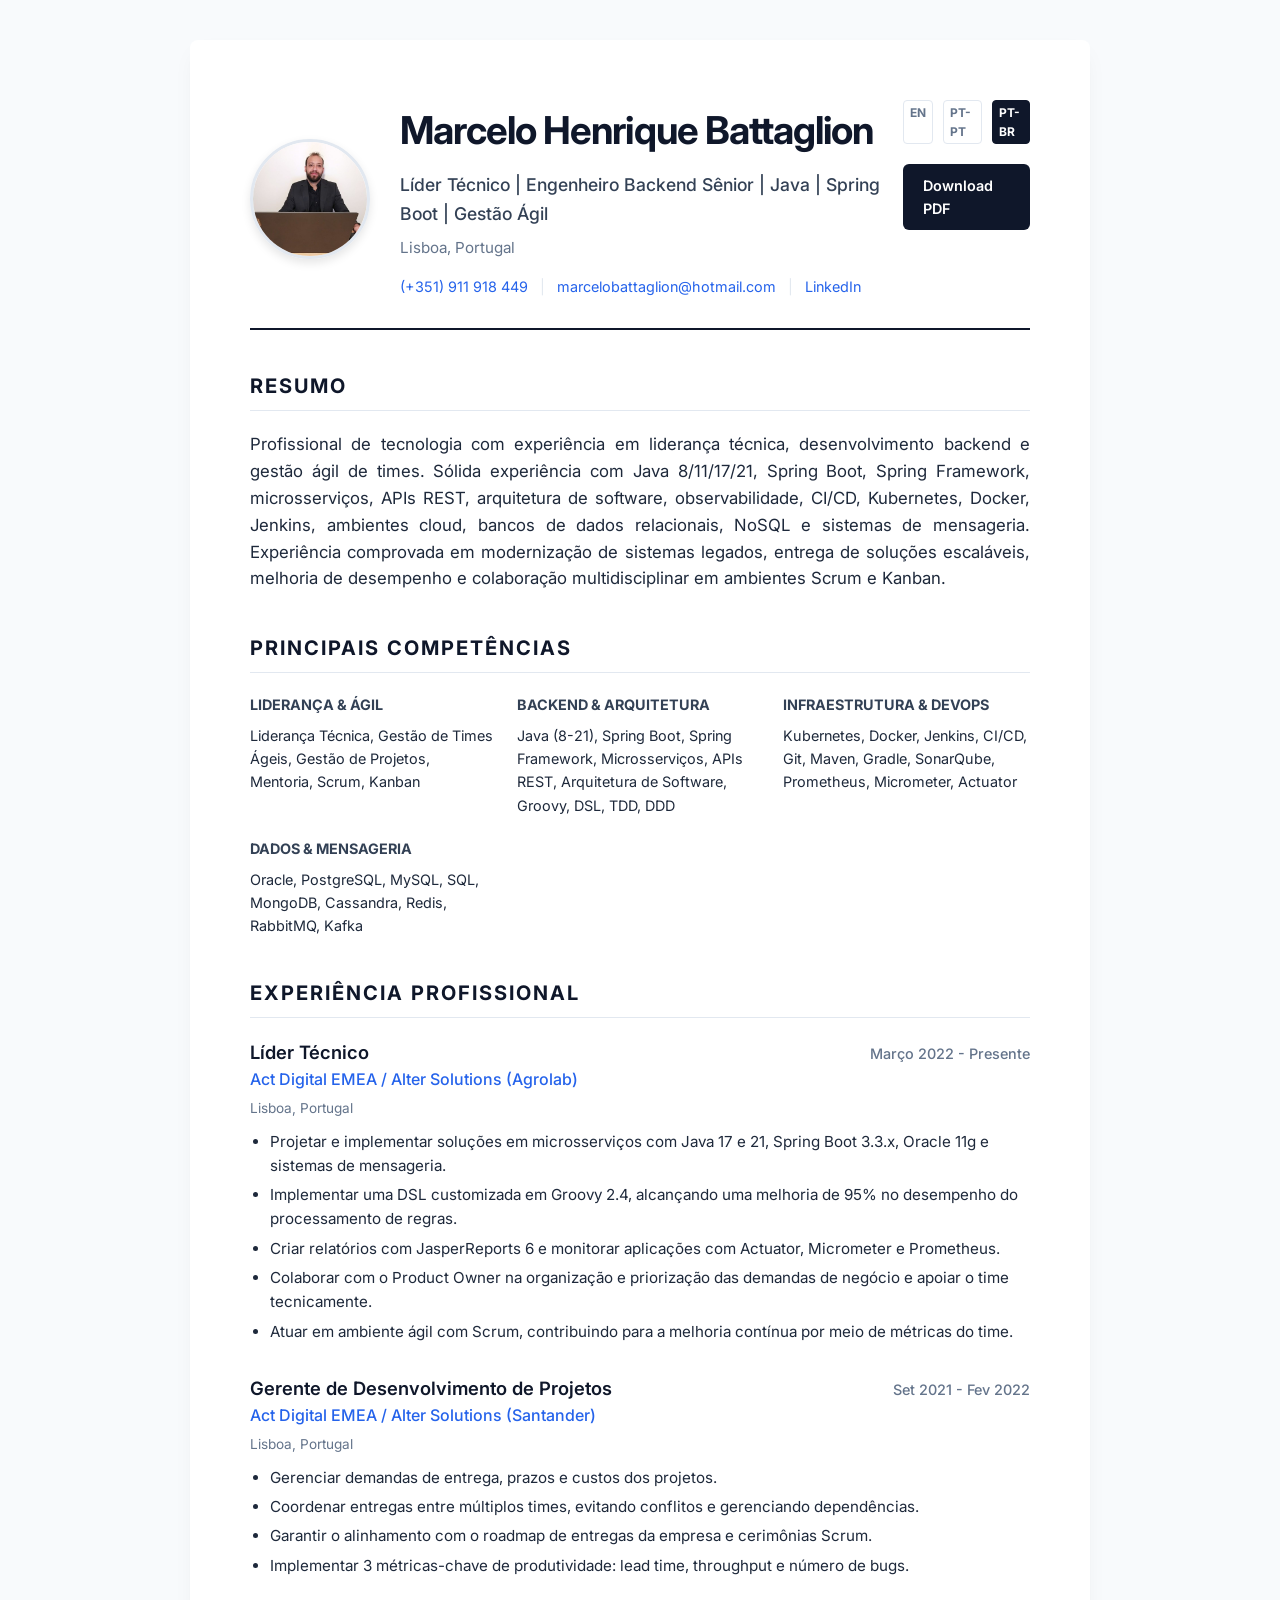
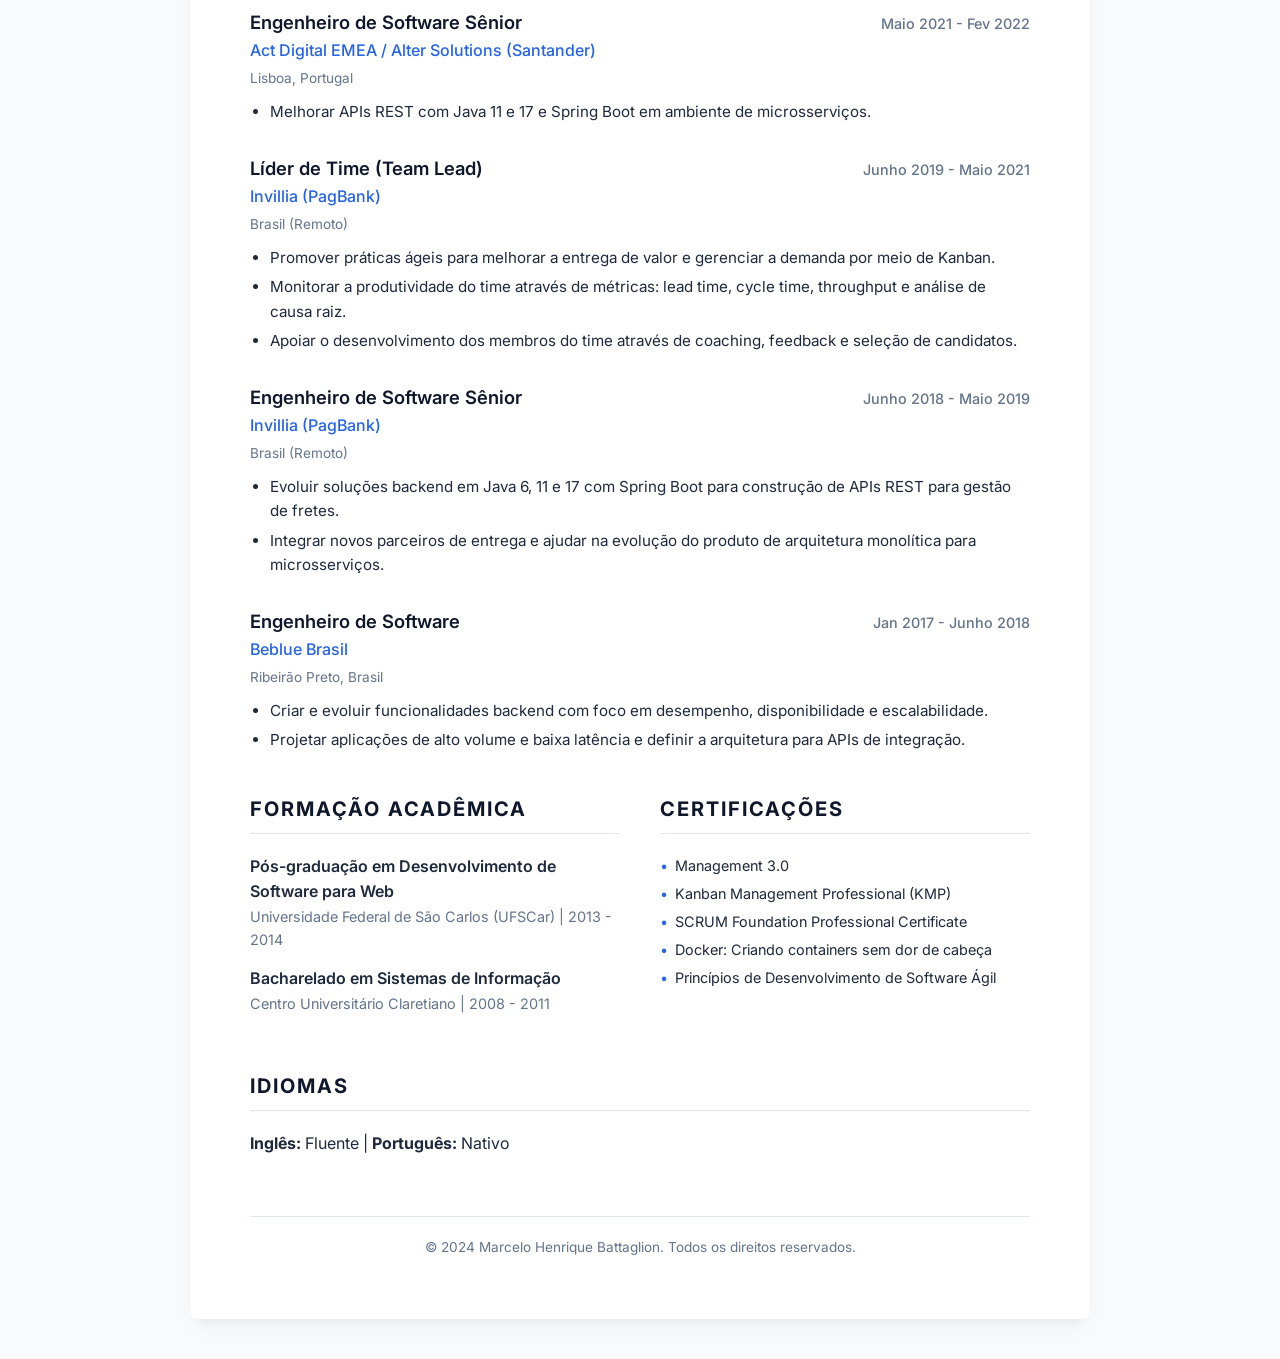
==== index-pt-br.html @ 2c802060 "create the html" ====
<!DOCTYPE html>
<html lang="pt-BR">

<head>
    <meta charset="UTF-8">
    <meta name="viewport" content="width=device-width, initial-scale=1.0">
    <title>Marcelo Henrique Battaglion | Líder Técnico & Engenheiro Backend Sênior</title>
    <meta name="description"
        content="Portfólio profissional e currículo de Marcelo Henrique Battaglion, Líder Técnico e Engenheiro Backend Sênior especializado em Java e Spring Boot.">
    <link rel="preconnect" href="https://fonts.googleapis.com">
    <link rel="preconnect" href="https://fonts.gstatic.com" crossorigin>
    <link href="https://fonts.googleapis.com/css2?family=Inter:wght@300;400;500;600;700&display=swap" rel="stylesheet">
    <link rel="stylesheet" href="style.css">
</head>

<body>
    <div class="container">
        <header class="header">
            <div class="header-main">
                <img src="marcelo-henrique-battaglion.jpg" alt="Marcelo Henrique Battaglion" class="profile-pic">
                <div class="header-content">
                    <h1>Marcelo Henrique Battaglion</h1>
                    <p class="tagline">Líder Técnico | Engenheiro Backend Sênior | Java | Spring Boot | Gestão Ágil</p>
                    <p class="location">Lisboa, Portugal</p>
                    <div class="contact-links">
                        <a href="tel:+351911918449">(+351) 911 918 449</a>
                        <span class="divider">|</span>
                        <a href="mailto:marcelobattaglion@hotmail.com">marcelobattaglion@hotmail.com</a>
                        <span class="divider">|</span>
                        <a href="https://www.linkedin.com/in/marcelobattaglion" target="_blank">LinkedIn</a>
                    </div>
                </div>
            </div>
            <div class="actions">
                <div class="lang-switcher">
                    <a href="index.html" class="lang-link">EN</a>
                    <a href="index-pt-pt.html" class="lang-link">PT-PT</a>
                    <a href="index-pt-br.html" class="lang-link active">PT-BR</a>
                </div>
                <a href="#" class="btn btn-primary" onclick="window.print()">Download PDF</a>
            </div>
        </header>

        <section class="section summary">
            <h2 class="section-title">Resumo</h2>
            <p>Profissional de tecnologia com experiência em liderança técnica, desenvolvimento backend e gestão ágil de
                times. Sólida experiência com Java 8/11/17/21, Spring Boot, Spring Framework, microsserviços, APIs REST,
                arquitetura de software, observabilidade, CI/CD, Kubernetes, Docker, Jenkins, ambientes cloud, bancos de
                dados relacionais, NoSQL e sistemas de mensageria. Experiência comprovada em modernização de sistemas
                legados, entrega de soluções escaláveis, melhoria de desempenho e colaboração multidisciplinar em
                ambientes Scrum e Kanban.</p>
        </section>

        <section class="section skills">
            <h2 class="section-title">Principais Competências</h2>
            <div class="skills-grid">
                <div class="skill-category">
                    <h3>Liderança & Ágil</h3>
                    <p>Liderança Técnica, Gestão de Times Ágeis, Gestão de Projetos, Mentoria, Scrum, Kanban</p>
                </div>
                <div class="skill-category">
                    <h3>Backend & Arquitetura</h3>
                    <p>Java (8-21), Spring Boot, Spring Framework, Microsserviços, APIs REST, Arquitetura de Software,
                        Groovy, DSL, TDD, DDD</p>
                </div>
                <div class="skill-category">
                    <h3>Infraestrutura & DevOps</h3>
                    <p>Kubernetes, Docker, Jenkins, CI/CD, Git, Maven, Gradle, SonarQube, Prometheus, Micrometer,
                        Actuator</p>
                </div>
                <div class="skill-category">
                    <h3>Dados & Mensageria</h3>
                    <p>Oracle, PostgreSQL, MySQL, SQL, MongoDB, Cassandra, Redis, RabbitMQ, Kafka</p>
                </div>
            </div>
        </section>

        <section class="section experience">
            <h2 class="section-title">Experiência Profissional</h2>

            <div class="experience-item">
                <div class="exp-header">
                    <div class="exp-title-group">
                        <h3>Líder Técnico</h3>
                        <span class="company">Act Digital EMEA / Alter Solutions (Agrolab)</span>
                    </div>
                    <span class="date">Março 2022 - Presente</span>
                </div>
                <p class="location-small">Lisboa, Portugal</p>
                <ul class="exp-details">
                    <li>Projetar e implementar soluções em microsserviços com Java 17 e 21, Spring Boot 3.3.x, Oracle
                        11g e sistemas de mensageria.</li>
                    <li>Implementar uma DSL customizada em Groovy 2.4, alcançando uma melhoria de 95% no desempenho do
                        processamento de regras.</li>
                    <li>Criar relatórios com JasperReports 6 e monitorar aplicações com Actuator, Micrometer e
                        Prometheus.</li>
                    <li>Colaborar com o Product Owner na organização e priorização das demandas de negócio e apoiar o
                        time tecnicamente.</li>
                    <li>Atuar em ambiente ágil com Scrum, contribuindo para a melhoria contínua por meio de métricas do
                        time.</li>
                </ul>
            </div>

            <div class="experience-item">
                <div class="exp-header">
                    <div class="exp-title-group">
                        <h3>Gerente de Desenvolvimento de Projetos</h3>
                        <span class="company">Act Digital EMEA / Alter Solutions (Santander)</span>
                    </div>
                    <span class="date">Set 2021 - Fev 2022</span>
                </div>
                <p class="location-small">Lisboa, Portugal</p>
                <ul class="exp-details">
                    <li>Gerenciar demandas de entrega, prazos e custos dos projetos.</li>
                    <li>Coordenar entregas entre múltiplos times, evitando conflitos e gerenciando dependências.</li>
                    <li>Garantir o alinhamento com o roadmap de entregas da empresa e cerimônias Scrum.</li>
                    <li>Implementar 3 métricas-chave de produtividade: lead time, throughput e número de bugs.</li>
                </ul>
            </div>

            <div class="experience-item">
                <div class="exp-header">
                    <div class="exp-title-group">
                        <h3>Engenheiro de Software Sênior</h3>
                        <span class="company">Act Digital EMEA / Alter Solutions (Santander)</span>
                    </div>
                    <span class="date">Maio 2021 - Fev 2022</span>
                </div>
                <p class="location-small">Lisboa, Portugal</p>
                <ul class="exp-details">
                    <li>Melhorar APIs REST com Java 11 e 17 e Spring Boot em ambiente de microsserviços.</li>
                </ul>
            </div>

            <div class="experience-item">
                <div class="exp-header">
                    <div class="exp-title-group">
                        <h3>Líder de Time (Team Lead)</h3>
                        <span class="company">Invillia (PagBank)</span>
                    </div>
                    <span class="date">Junho 2019 - Maio 2021</span>
                </div>
                <p class="location-small">Brasil (Remoto)</p>
                <ul class="exp-details">
                    <li>Promover práticas ágeis para melhorar a entrega de valor e gerenciar a demanda por meio de
                        Kanban.</li>
                    <li>Monitorar a produtividade do time através de métricas: lead time, cycle time, throughput e
                        análise de causa raiz.</li>
                    <li>Apoiar o desenvolvimento dos membros do time através de coaching, feedback e seleção de
                        candidatos.</li>
                </ul>
            </div>

            <div class="experience-item">
                <div class="exp-header">
                    <div class="exp-title-group">
                        <h3>Engenheiro de Software Sênior</h3>
                        <span class="company">Invillia (PagBank)</span>
                    </div>
                    <span class="date">Junho 2018 - Maio 2019</span>
                </div>
                <p class="location-small">Brasil (Remoto)</p>
                <ul class="exp-details">
                    <li>Evoluir soluções backend em Java 6, 11 e 17 com Spring Boot para construção de APIs REST para
                        gestão de fretes.</li>
                    <li>Integrar novos parceiros de entrega e ajudar na evolução do produto de arquitetura monolítica
                        para microsserviços.</li>
                </ul>
            </div>

            <div class="experience-item">
                <div class="exp-header">
                    <div class="exp-title-group">
                        <h3>Engenheiro de Software</h3>
                        <span class="company">Beblue Brasil</span>
                    </div>
                    <span class="date">Jan 2017 - Junho 2018</span>
                </div>
                <p class="location-small">Ribeirão Preto, Brasil</p>
                <ul class="exp-details">
                    <li>Criar e evoluir funcionalidades backend com foco em desempenho, disponibilidade e
                        escalabilidade.</li>
                    <li>Projetar aplicações de alto volume e baixa latência e definir a arquitetura para APIs de
                        integração.</li>
                </ul>
            </div>
        </section>

        <div class="grid-2-col">
            <section class="section education">
                <h2 class="section-title">Formação Acadêmica</h2>
                <div class="edu-item">
                    <h4>Pós-graduação em Desenvolvimento de Software para Web</h4>
                    <p>Universidade Federal de São Carlos (UFSCar) | 2013 - 2014</p>
                </div>
                <div class="edu-item">
                    <h4>Bacharelado em Sistemas de Informação</h4>
                    <p>Centro Universitário Claretiano | 2008 - 2011</p>
                </div>
            </section>

            <section class="section certifications">
                <h2 class="section-title">Certificações</h2>
                <ul class="cert-list">
                    <li>Management 3.0</li>
                    <li>Kanban Management Professional (KMP)</li>
                    <li>SCRUM Foundation Professional Certificate</li>
                    <li>Docker: Criando containers sem dor de cabeça</li>
                    <li>Princípios de Desenvolvimento de Software Ágil</li>
                </ul>
            </section>
        </div>

        <section class="section languages">
            <h2 class="section-title">Idiomas</h2>
            <p><strong>Inglês:</strong> Fluente | <strong>Português:</strong> Nativo</p>
        </section>

        <footer class="footer">
            <p>&copy; 2024 Marcelo Henrique Battaglion. Todos os direitos reservados.</p>
        </footer>
    </div>
</body>

</html>
---- style.css ----
:root {
    --primary-color: #0f172a;
    /* Slate 900 */
    --secondary-color: #334155;
    /* Slate 700 */
    --accent-color: #2563eb;
    /* Blue 600 */
    --text-main: #1e293b;
    /* Slate 800 */
    --text-muted: #64748b;
    /* Slate 500 */
    --bg-main: #ffffff;
    --bg-alt: #f8fafc;
    /* Slate 50 */
    --border-color: #e2e8f0;
    /* Slate 200 */
    --font-family: 'Inter', system-ui, -apple-system, sans-serif;
}

* {
    margin: 0;
    padding: 0;
    box-sizing: border-box;
}

body {
    font-family: var(--font-family);
    line-height: 1.6;
    color: var(--text-main);
    background-color: var(--bg-alt);
    padding: 40px 20px;
}

.container {
    max-width: 900px;
    margin: 0 auto;
    background-color: var(--bg-main);
    padding: 60px;
    box-shadow: 0 10px 25px -5px rgba(0, 0, 0, 0.05), 0 8px 10px -6px rgba(0, 0, 0, 0.05);
    border-radius: 8px;
}

/* Header */
.header {
    display: flex;
    justify-content: space-between;
    align-items: flex-start;
    border-bottom: 2px solid var(--primary-color);
    padding-bottom: 30px;
    margin-bottom: 40px;
}

.header-main {
    display: flex;
    align-items: center;
    gap: 30px;
}

.profile-pic {
    width: 120px;
    height: 120px;
    border-radius: 50%;
    object-fit: cover;
    border: 3px solid var(--border-color);
    box-shadow: 0 4px 10px rgba(0, 0, 0, 0.1);
}

.header h1 {
    font-size: 2.4rem;
    font-weight: 700;
    color: var(--primary-color);
    letter-spacing: -0.025em;
    margin-bottom: 10px;
}

.tagline {
    font-size: 1.1rem;
    color: var(--secondary-color);
    font-weight: 500;
    margin-bottom: 8px;
}

.location {
    color: var(--text-muted);
    font-size: 0.95rem;
    margin-bottom: 15px;
}

.contact-links {
    display: flex;
    gap: 12px;
    font-size: 0.9rem;
    color: var(--text-muted);
}

.contact-links a {
    color: var(--accent-color);
    text-decoration: none;
    transition: color 0.2s;
}

.contact-links a:hover {
    color: var(--primary-color);
    text-decoration: underline;
}

.divider {
    color: var(--border-color);
}

.actions {
    display: flex;
    flex-direction: column;
    align-items: flex-end;
    gap: 15px;
}

.lang-switcher {
    display: flex;
    gap: 10px;
    margin-bottom: 5px;
}

.lang-link {
    font-size: 0.75rem;
    font-weight: 700;
    text-decoration: none;
    color: var(--text-muted);
    padding: 2px 6px;
    border: 1px solid var(--border-color);
    border-radius: 4px;
    transition: all 0.2s;
}

.lang-link:hover {
    color: var(--accent-color);
    border-color: var(--accent-color);
}

.lang-link.active {
    background-color: var(--primary-color);
    color: white;
    border-color: var(--primary-color);
}

.actions .btn {
    display: inline-block;
    padding: 10px 20px;
    background-color: var(--primary-color);
    color: white;
    text-decoration: none;
    border-radius: 6px;
    font-size: 0.9rem;
    font-weight: 600;
    transition: transform 0.1s, background-color 0.2s;
}

.actions .btn:hover {
    background-color: var(--secondary-color);
    transform: translateY(-1px);
}

/* Sections */
.section {
    margin-bottom: 40px;
}

.section-title {
    font-size: 1.25rem;
    font-weight: 700;
    text-transform: uppercase;
    letter-spacing: 0.1em;
    color: var(--primary-color);
    margin-bottom: 20px;
    border-bottom: 1px solid var(--border-color);
    padding-bottom: 8px;
}

/* Summary */
.summary p {
    font-size: 1.05rem;
    color: var(--text-main);
    text-align: justify;
}

/* Skills */
.skills-grid {
    display: grid;
    grid-template-columns: repeat(auto-fit, minmax(200px, 1fr));
    gap: 20px;
}

.skill-category h3 {
    font-size: 0.9rem;
    color: var(--secondary-color);
    text-transform: uppercase;
    margin-bottom: 8px;
}

.skill-category p {
    font-size: 0.9rem;
    color: var(--text-main);
}

/* Experience */
.experience-item {
    margin-bottom: 30px;
}

.exp-header {
    display: flex;
    justify-content: space-between;
    align-items: baseline;
    margin-bottom: 5px;
}

.exp-title-group h3 {
    font-size: 1.15rem;
    font-weight: 600;
    color: var(--primary-color);
}

.exp-title-group .company {
    font-size: 1rem;
    color: var(--accent-color);
    font-weight: 500;
}

.exp-header .date {
    font-size: 0.9rem;
    color: var(--text-muted);
    font-weight: 500;
}

.location-small {
    font-size: 0.85rem;
    color: var(--text-muted);
    margin-bottom: 10px;
}

.exp-details {
    list-style-type: disc;
    margin-left: 20px;
    font-size: 0.95rem;
    color: var(--text-main);
}

.exp-details li {
    margin-bottom: 5px;
}

/* Grid for Education/Certs */
.grid-2-col {
    display: grid;
    grid-template-columns: 1fr 1fr;
    gap: 40px;
}

.edu-item {
    margin-bottom: 15px;
}

.edu-item h4 {
    font-size: 1rem;
    font-weight: 600;
}

.edu-item p {
    font-size: 0.9rem;
    color: var(--text-muted);
}

.cert-list {
    list-style: none;
}

.cert-list li {
    font-size: 0.9rem;
    margin-bottom: 5px;
    padding-left: 15px;
    position: relative;
}

.cert-list li::before {
    content: "•";
    color: var(--accent-color);
    position: absolute;
    left: 0;
}

/* Footer */
.footer {
    margin-top: 60px;
    padding-top: 20px;
    border-top: 1px solid var(--border-color);
    text-align: center;
    font-size: 0.85rem;
    color: var(--text-muted);
}

/* Responsive */
@media (max-width: 768px) {
    .container {
        padding: 30px;
    }

    .header {
        flex-direction: column;
        align-items: center;
        text-align: center;
        gap: 20px;
    }

    .header-main {
        flex-direction: column;
        gap: 15px;
    }

    .profile-pic {
        width: 100px;
        height: 100px;
    }

    .contact-links {
        flex-wrap: wrap;
    }

    .grid-2-col {
        grid-template-columns: 1fr;
        gap: 20px;
    }
}

/* Print Styles */
@media print {
    body {
        padding: 0;
        background-color: white;
    }

    .container {
        box-shadow: none;
        max-width: 100%;
        padding: 0;
    }

    .actions,
    .footer {
        display: none;
    }

    .section {
        break-inside: avoid;
    }
}
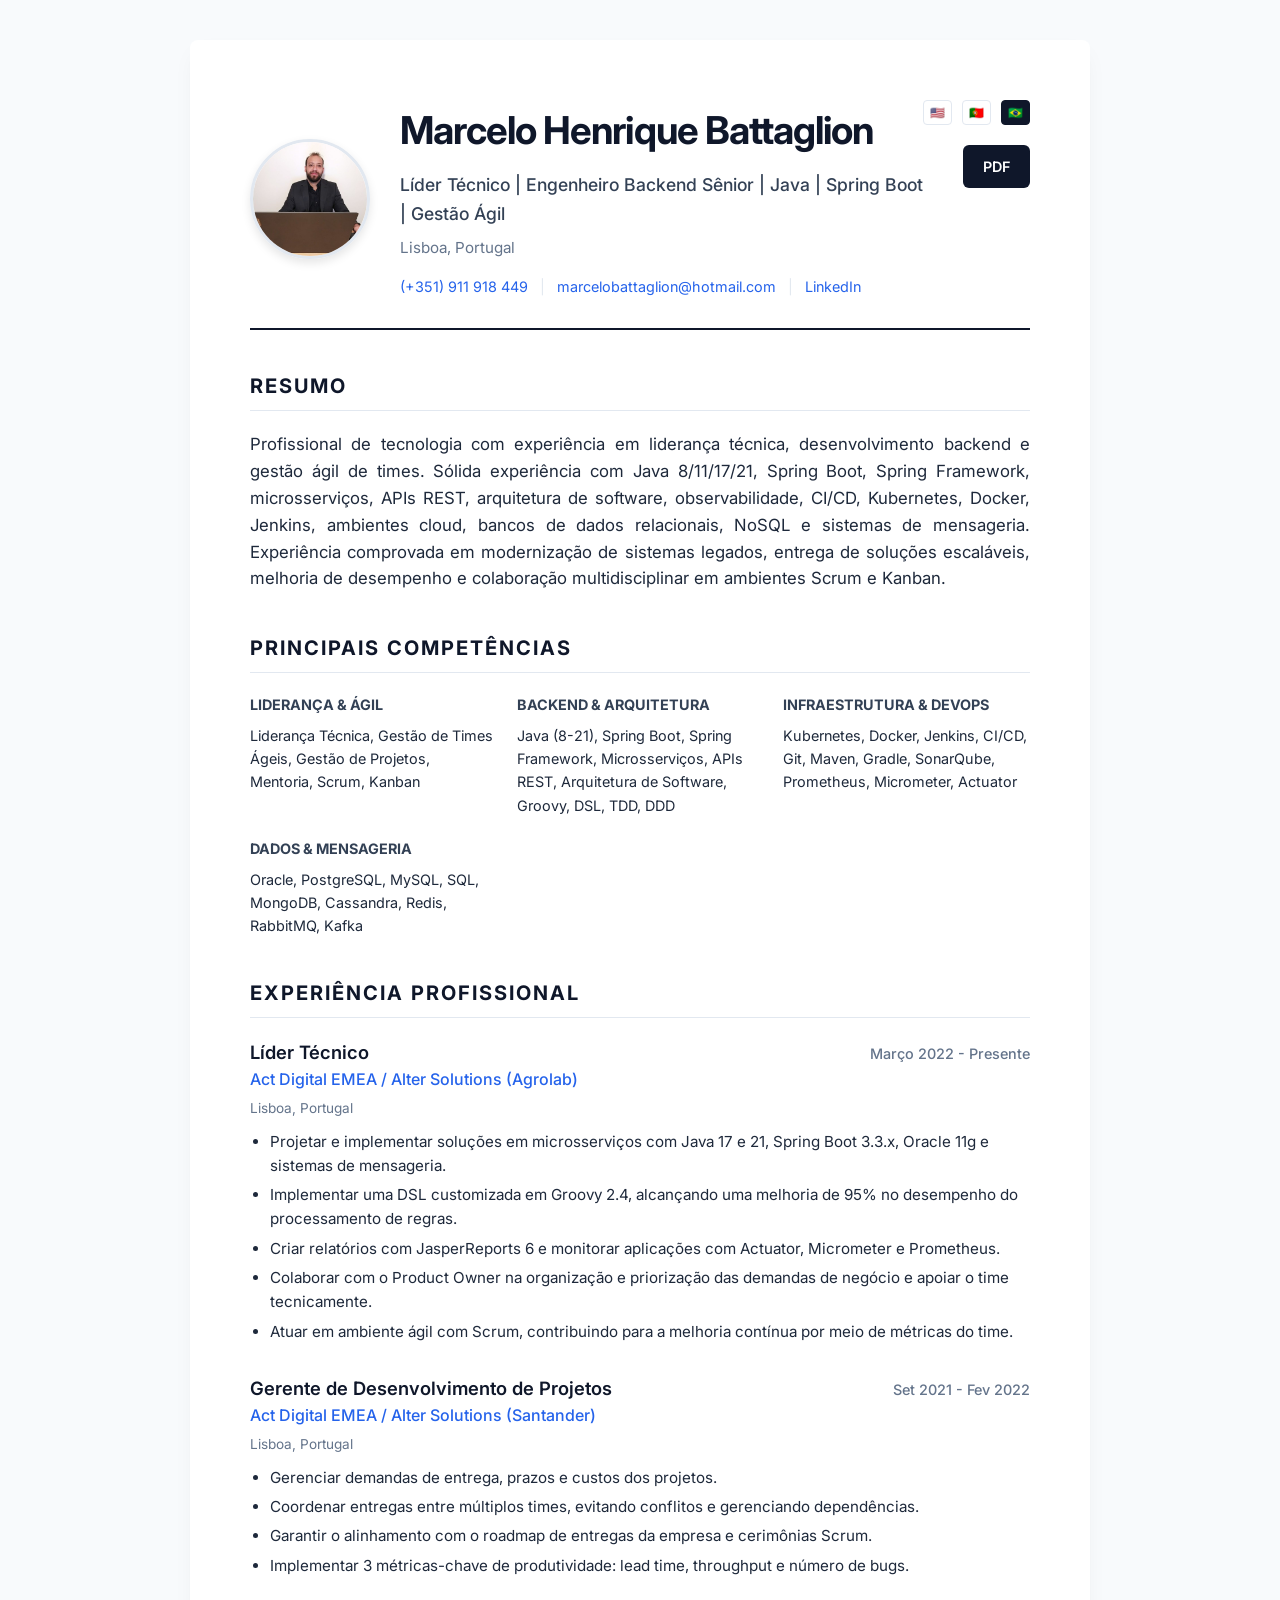
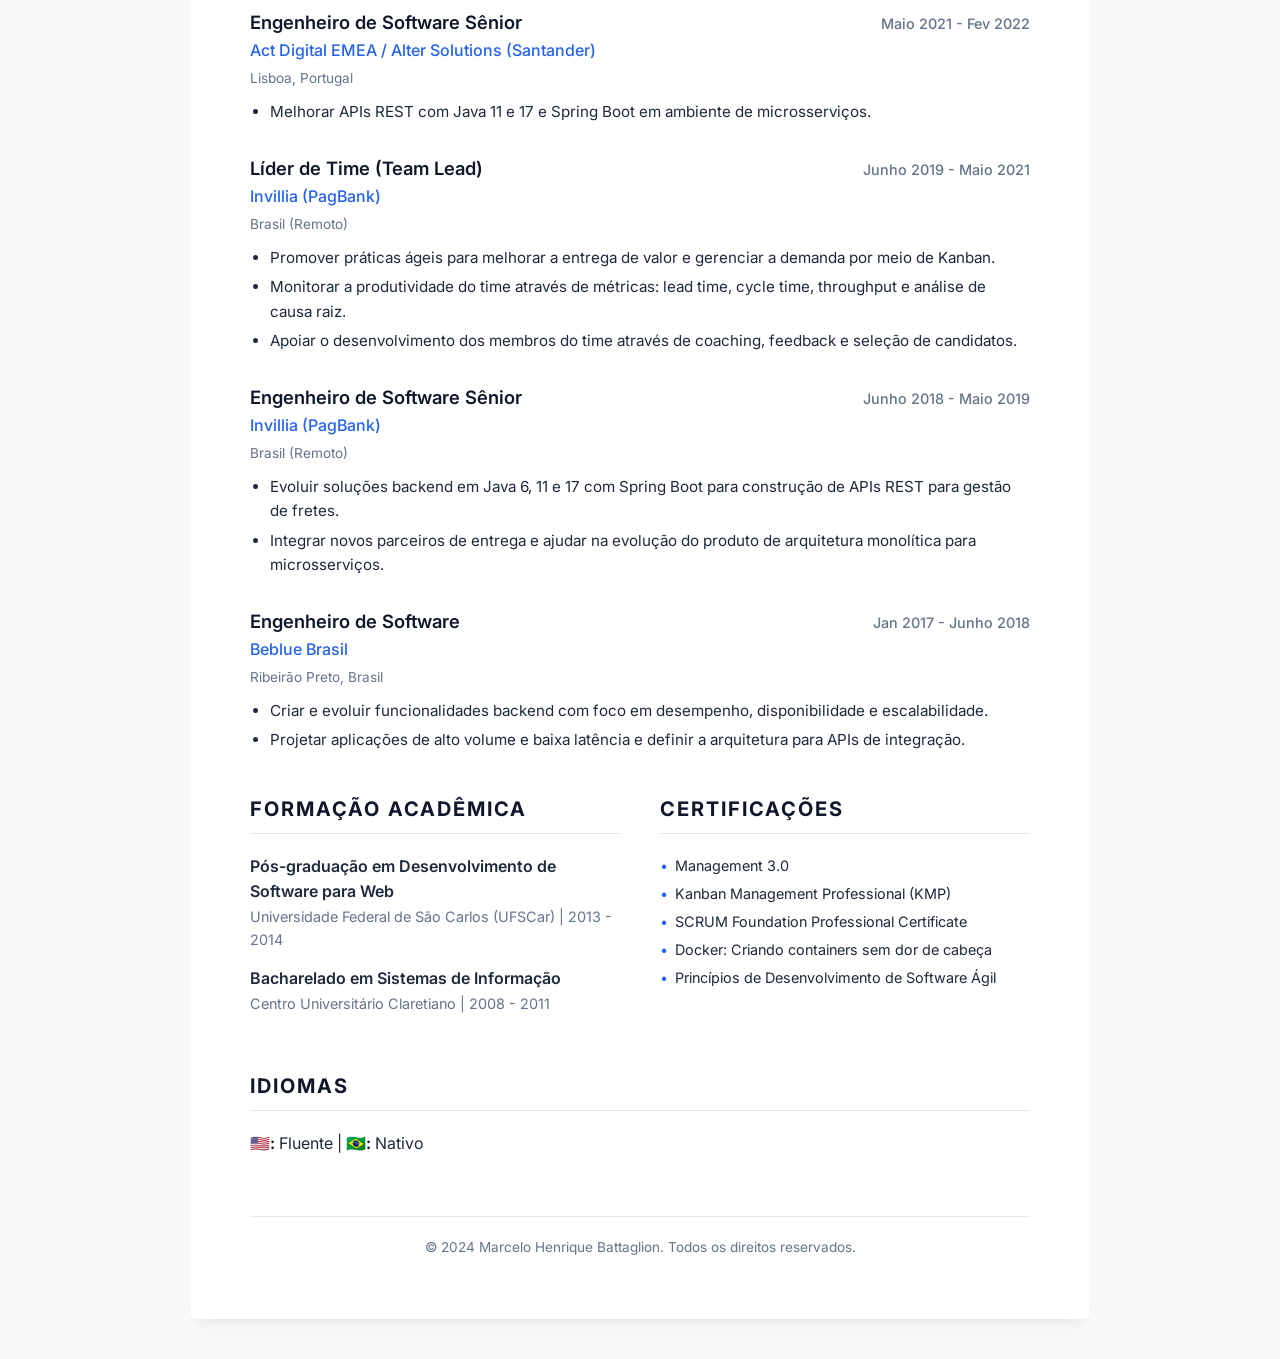
==== commit 7bc41380: "added language icon" ====
--- a/index-pt-br.html
+++ b/index-pt-br.html
@@ -33,11 +33,11 @@
             </div>
             <div class="actions">
                 <div class="lang-switcher">
-                    <a href="index.html" class="lang-link">EN</a>
-                    <a href="index-pt-pt.html" class="lang-link">PT-PT</a>
-                    <a href="index-pt-br.html" class="lang-link active">PT-BR</a>
-                </div>
-                <a href="#" class="btn btn-primary" onclick="window.print()">Download PDF</a>
+                    <a href="index.html" class="lang-link">🇺🇸</a>
+                    <a href="index-pt-pt.html" class="lang-link">🇵🇹</a>
+                    <a href="index-pt-br.html" class="lang-link active">🇧🇷</a>
+                </div>
+                <a href="#" class="btn btn-primary" onclick="window.print()">PDF</a>
             </div>
         </header>
 
@@ -213,7 +213,7 @@
 
         <section class="section languages">
             <h2 class="section-title">Idiomas</h2>
-            <p><strong>Inglês:</strong> Fluente | <strong>Português:</strong> Nativo</p>
+            <p><strong>🇺🇸:</strong> Fluente | <strong>🇧🇷:</strong> Nativo</p>
         </section>
 
         <footer class="footer">
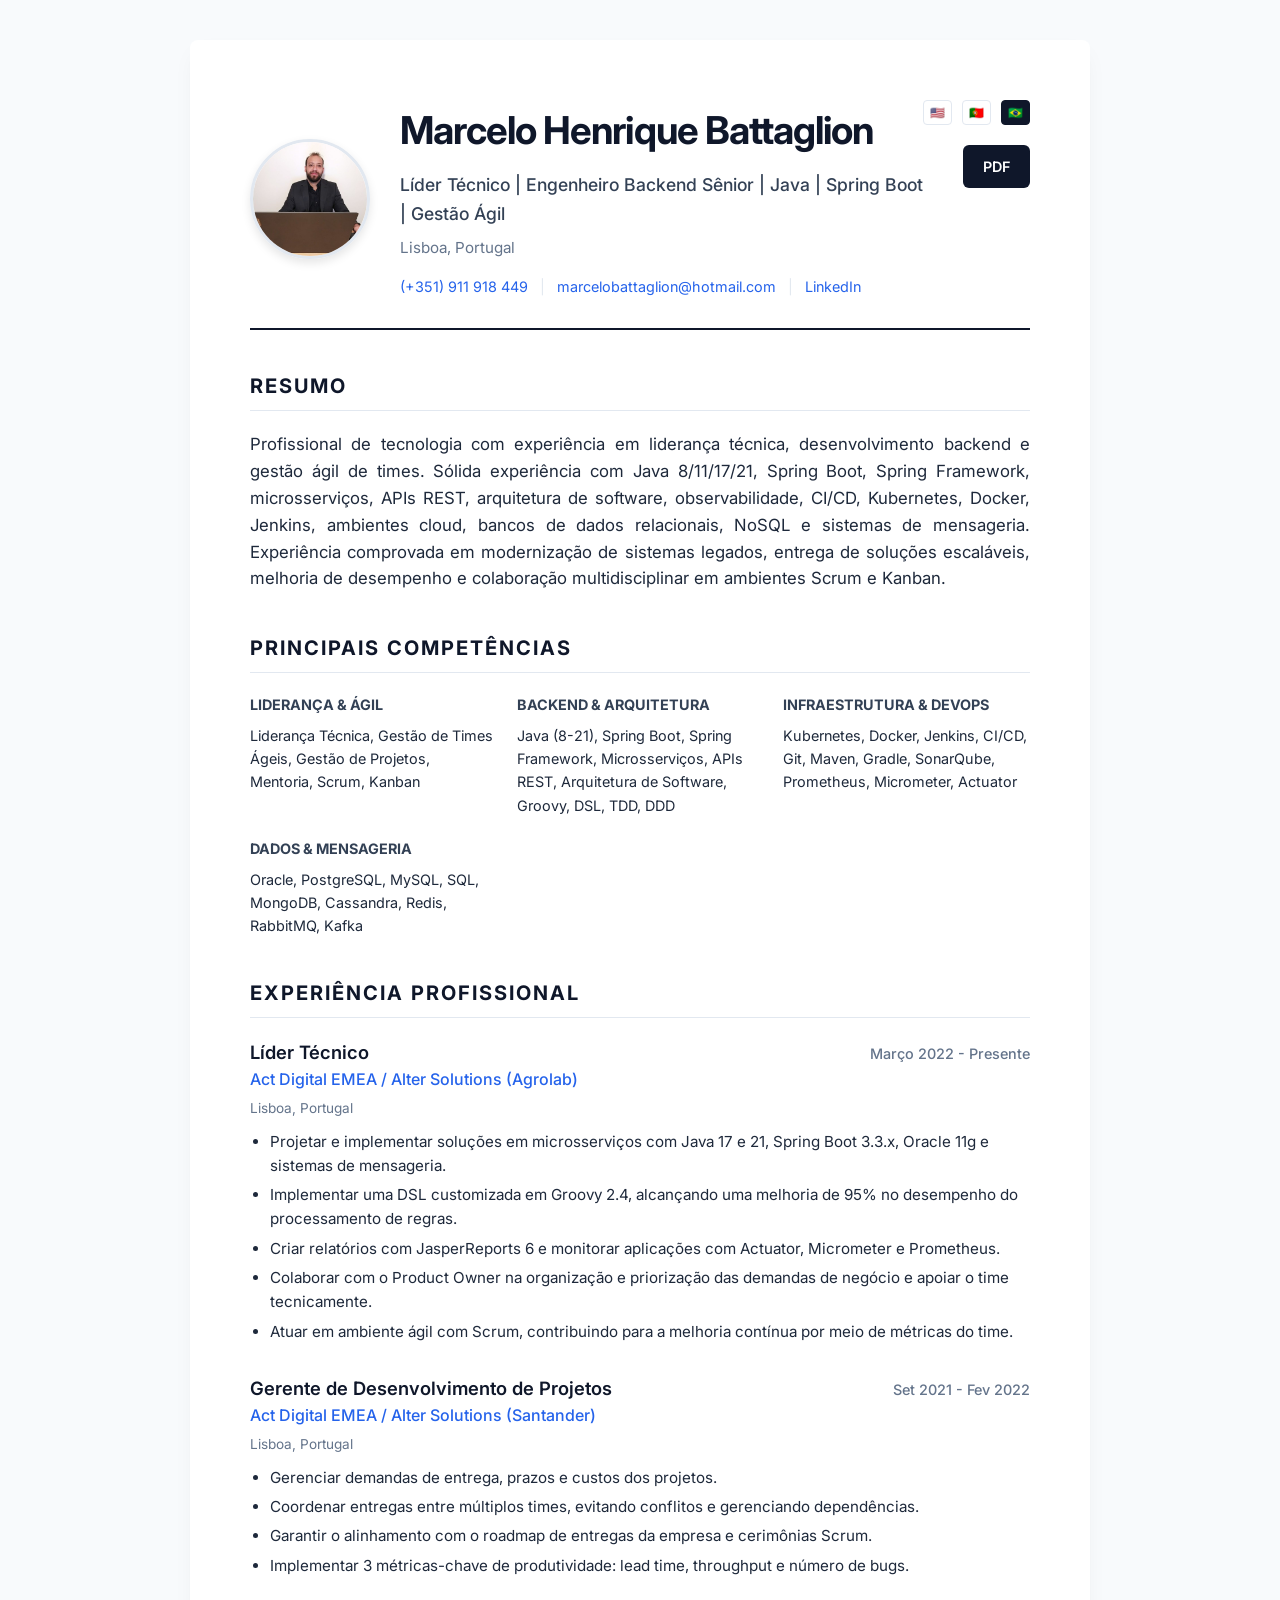
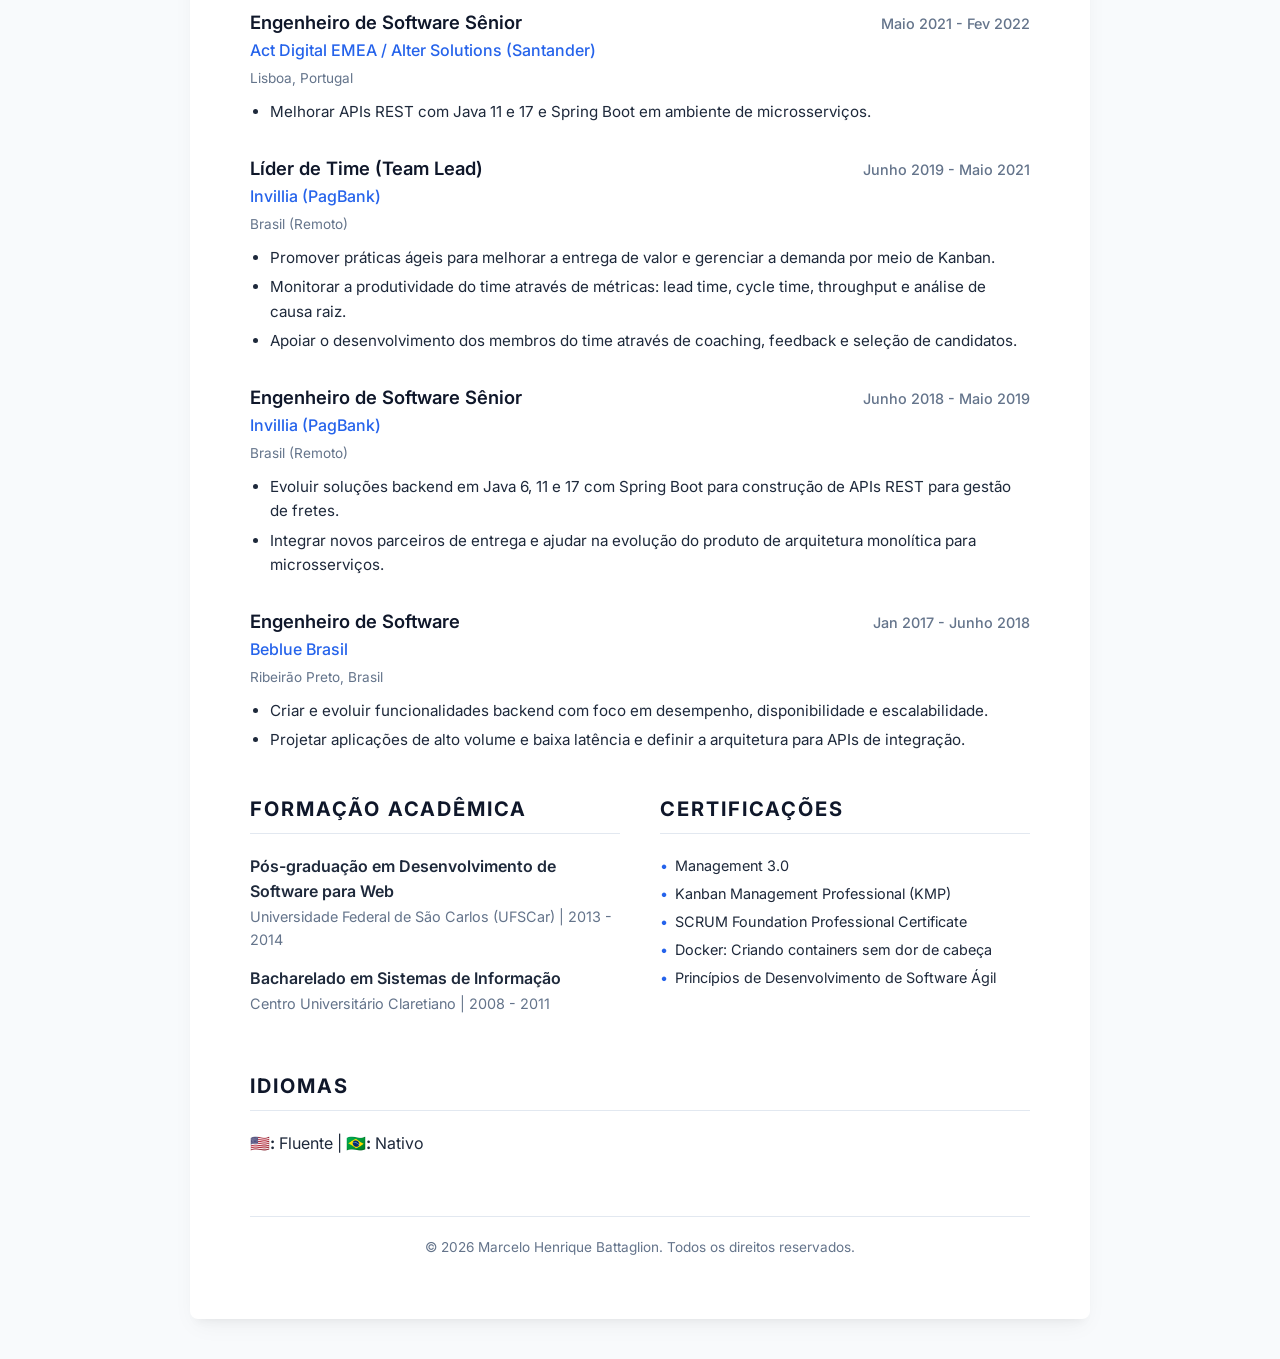
==== commit e70620f5: "updated copyright" ====
--- a/index-pt-br.html
+++ b/index-pt-br.html
@@ -217,7 +217,7 @@
         </section>
 
         <footer class="footer">
-            <p>&copy; 2024 Marcelo Henrique Battaglion. Todos os direitos reservados.</p>
+            <p>&copy; 2026 Marcelo Henrique Battaglion. Todos os direitos reservados.</p>
         </footer>
     </div>
 </body>
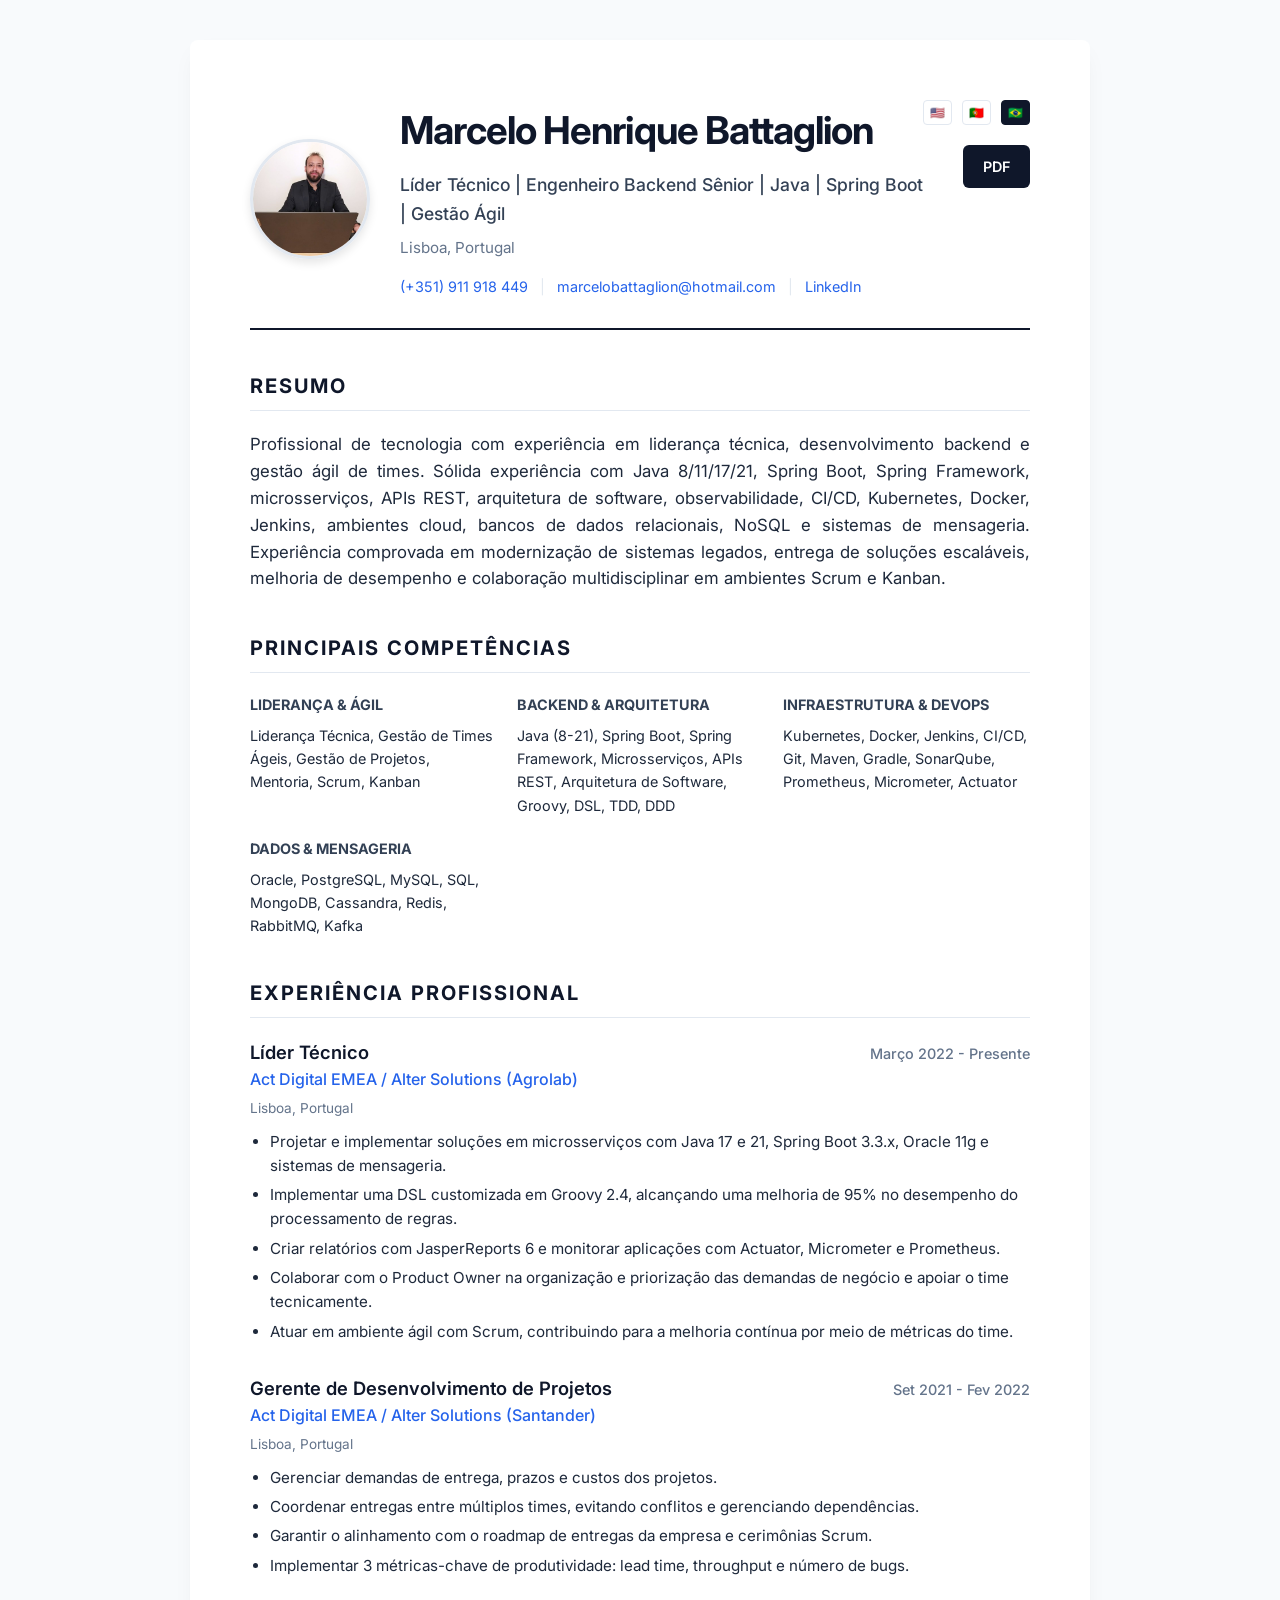
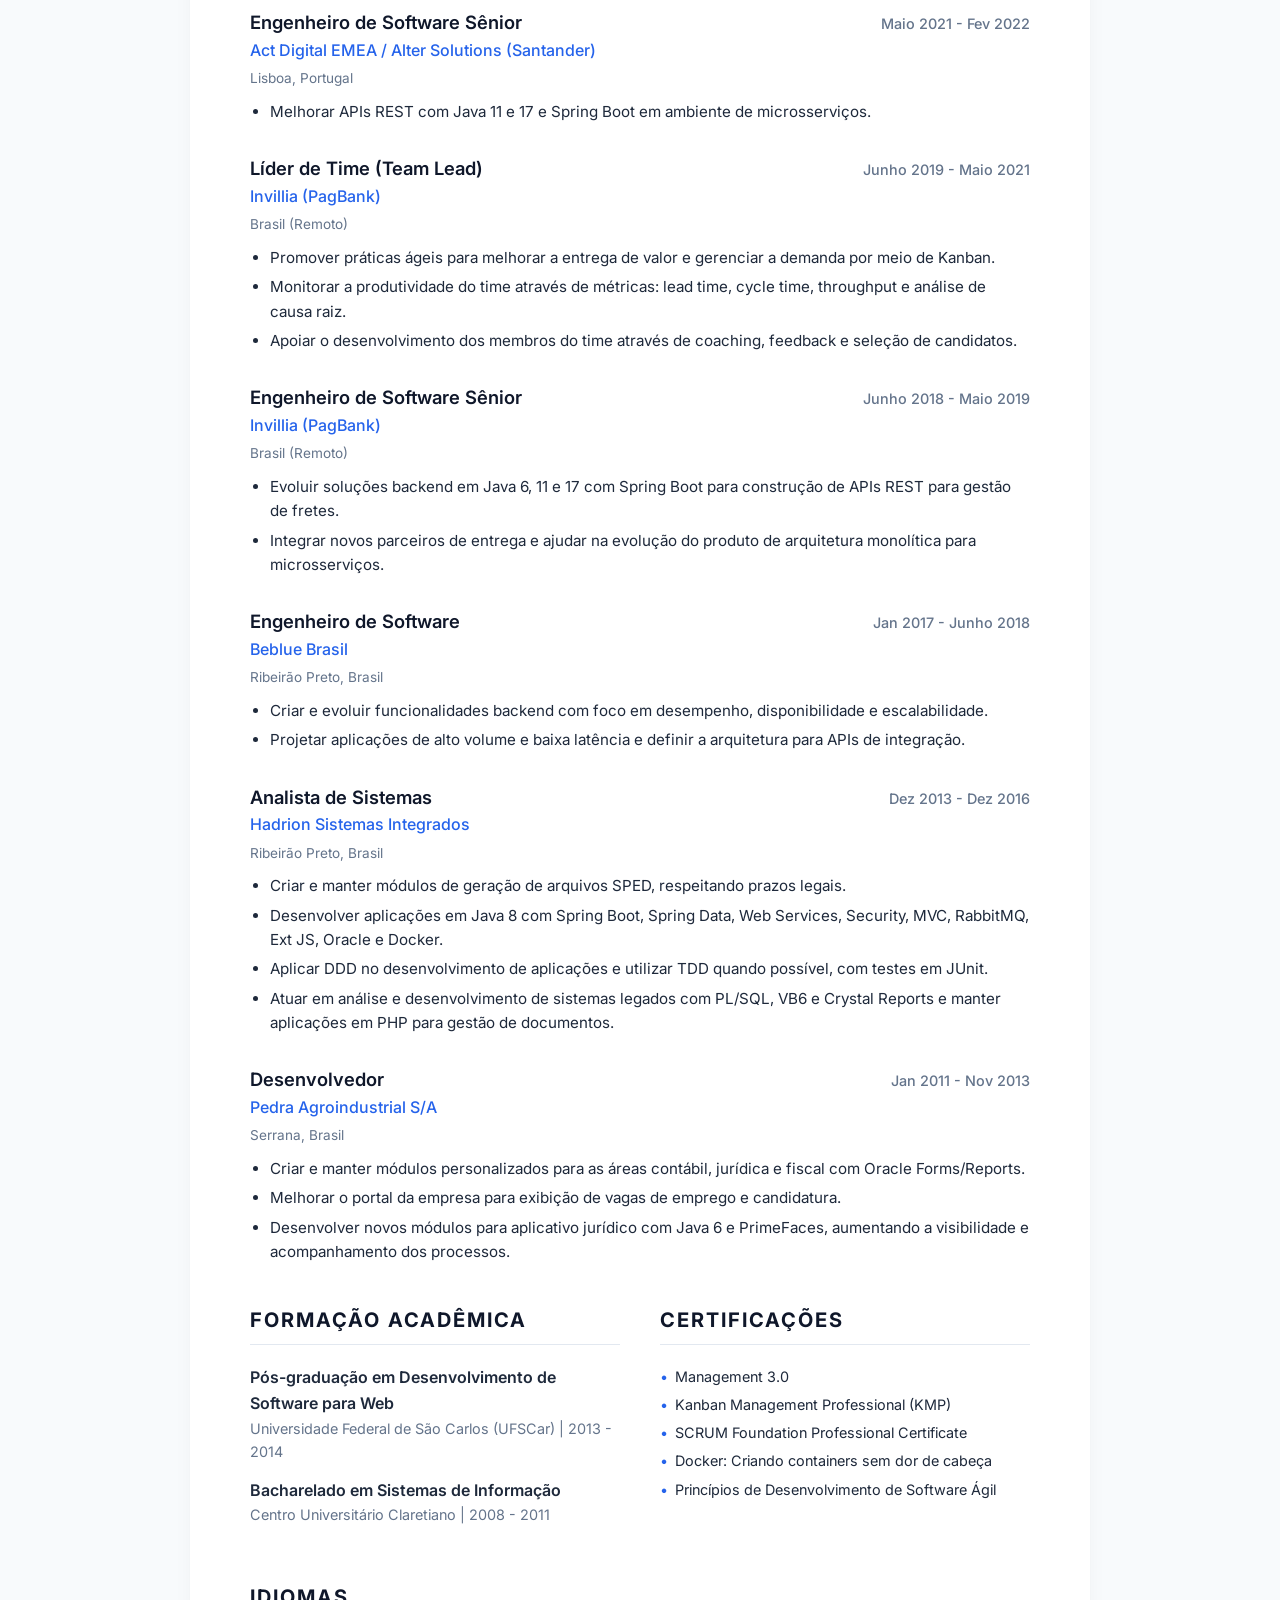
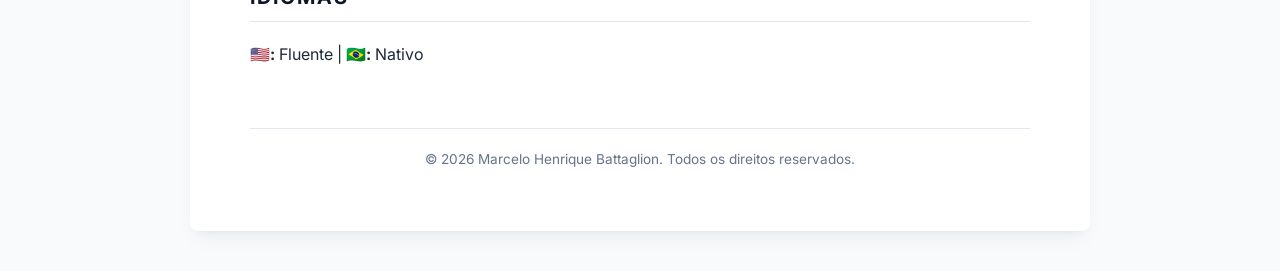
==== commit 28a2f118: "added missing experiences" ====
--- a/index-pt-br.html
+++ b/index-pt-br.html
@@ -184,6 +184,44 @@
                         integração.</li>
                 </ul>
             </div>
+
+            <div class="experience-item">
+                <div class="exp-header">
+                    <div class="exp-title-group">
+                        <h3>Analista de Sistemas</h3>
+                        <span class="company">Hadrion Sistemas Integrados</span>
+                    </div>
+                    <span class="date">Dez 2013 - Dez 2016</span>
+                </div>
+                <p class="location-small">Ribeirão Preto, Brasil</p>
+                <ul class="exp-details">
+                    <li>Criar e manter módulos de geração de arquivos SPED, respeitando prazos legais.</li>
+                    <li>Desenvolver aplicações em Java 8 com Spring Boot, Spring Data, Web Services, Security, MVC,
+                        RabbitMQ, Ext JS, Oracle e Docker.</li>
+                    <li>Aplicar DDD no desenvolvimento de aplicações e utilizar TDD quando possível, com testes em
+                        JUnit.</li>
+                    <li>Atuar em análise e desenvolvimento de sistemas legados com PL/SQL, VB6 e Crystal Reports e
+                        manter aplicações em PHP para gestão de documentos.</li>
+                </ul>
+            </div>
+
+            <div class="experience-item">
+                <div class="exp-header">
+                    <div class="exp-title-group">
+                        <h3>Desenvolvedor</h3>
+                        <span class="company">Pedra Agroindustrial S/A</span>
+                    </div>
+                    <span class="date">Jan 2011 - Nov 2013</span>
+                </div>
+                <p class="location-small">Serrana, Brasil</p>
+                <ul class="exp-details">
+                    <li>Criar e manter módulos personalizados para as áreas contábil, jurídica e fiscal com Oracle
+                        Forms/Reports.</li>
+                    <li>Melhorar o portal da empresa para exibição de vagas de emprego e candidatura.</li>
+                    <li>Desenvolver novos módulos para aplicativo jurídico com Java 6 e PrimeFaces, aumentando a
+                        visibilidade e acompanhamento dos processos.</li>
+                </ul>
+            </div>
         </section>
 
         <div class="grid-2-col">
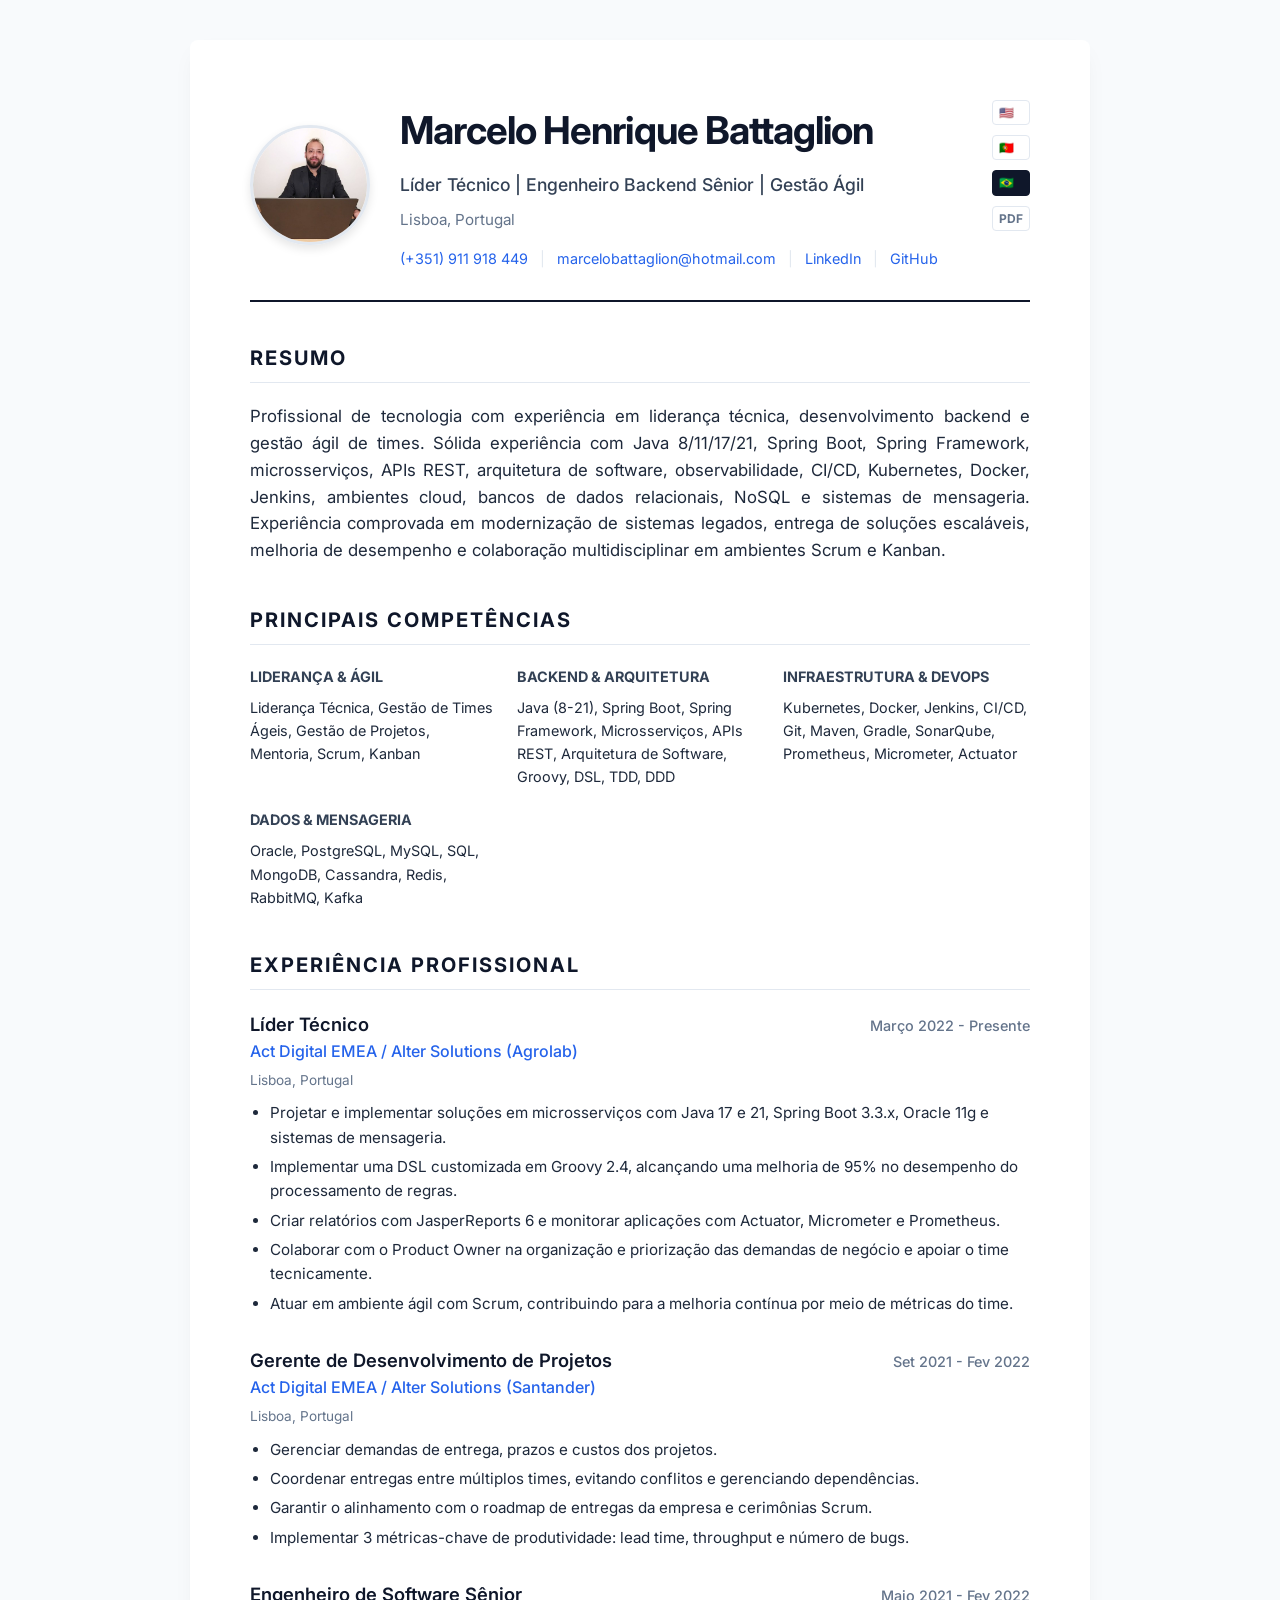
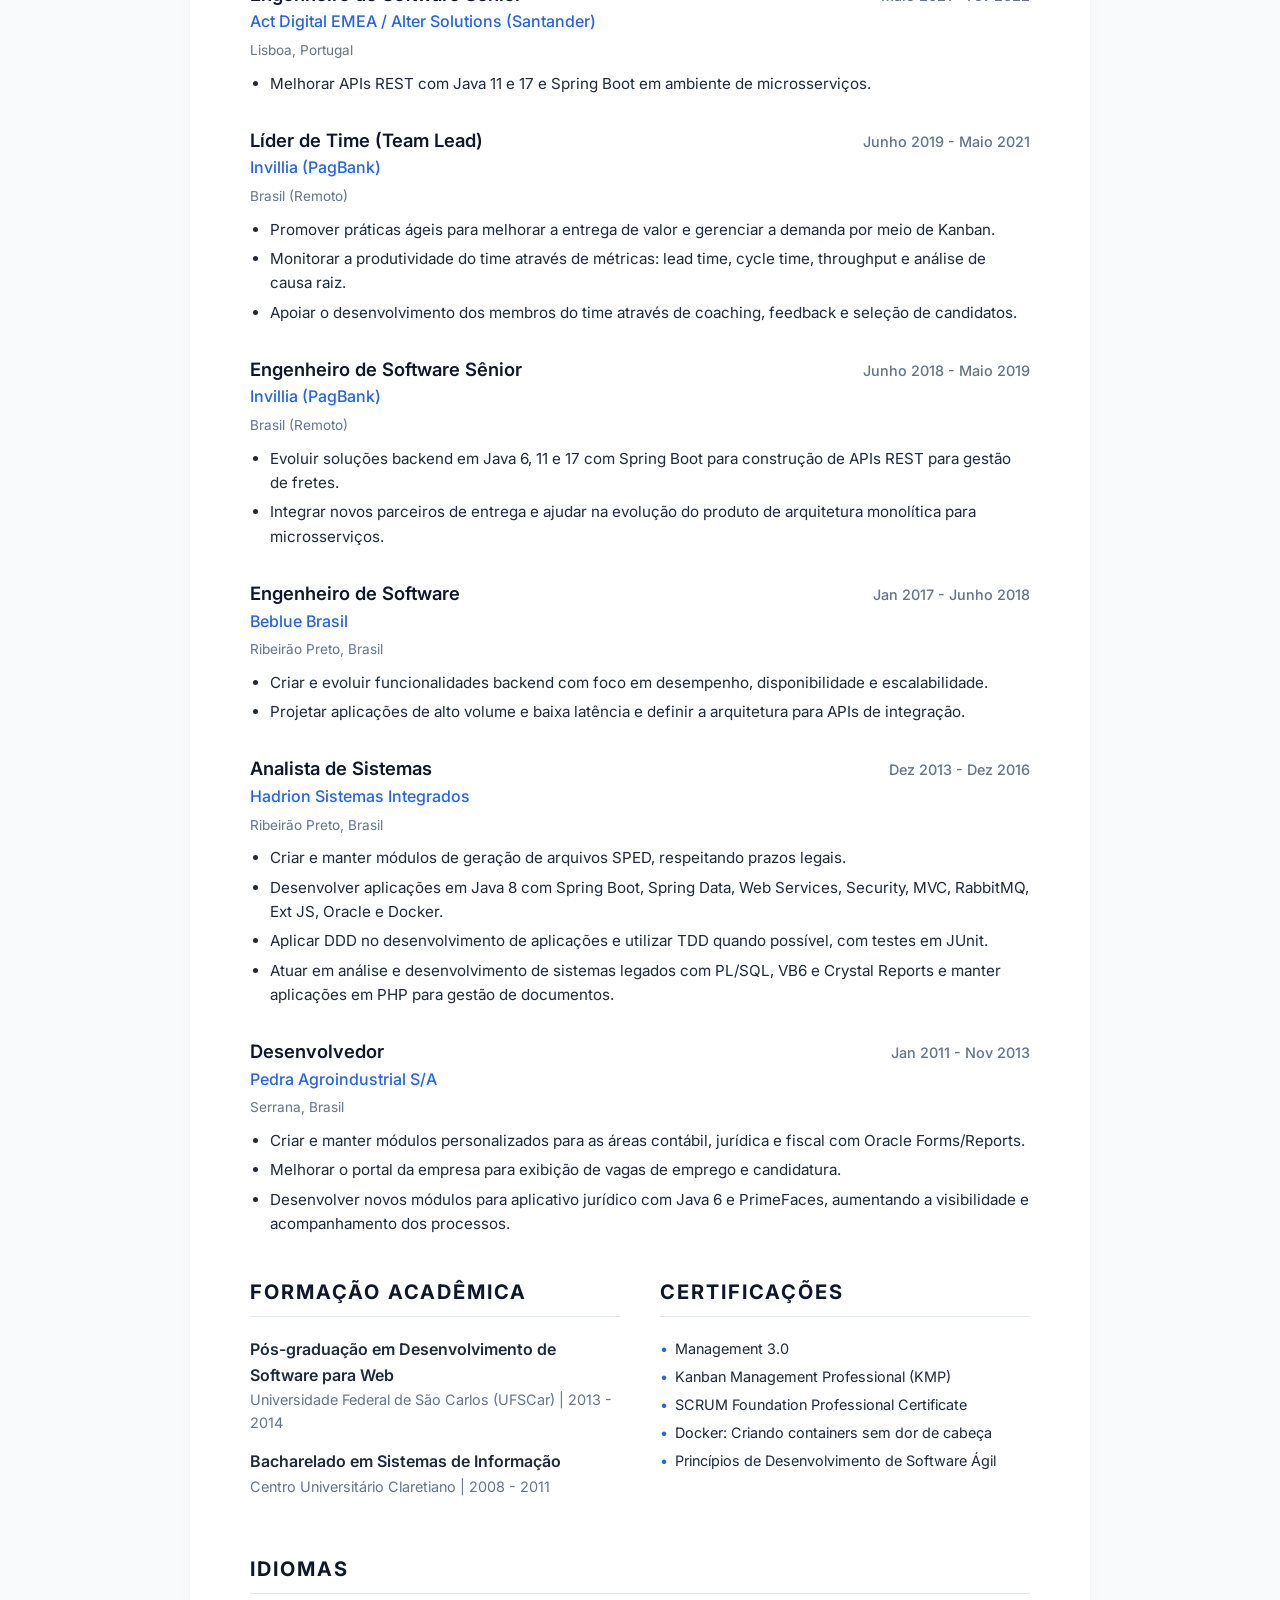
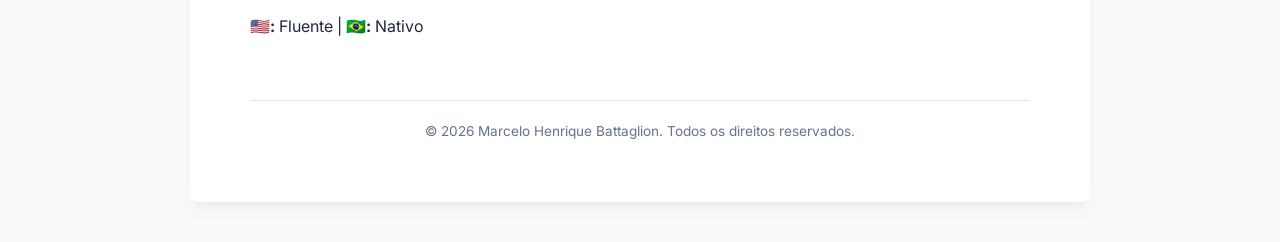
==== commit 628968eb: "updated layout" ====
--- a/index-pt-br.html
+++ b/index-pt-br.html
@@ -20,7 +20,7 @@
                 <img src="marcelo-henrique-battaglion.jpg" alt="Marcelo Henrique Battaglion" class="profile-pic">
                 <div class="header-content">
                     <h1>Marcelo Henrique Battaglion</h1>
-                    <p class="tagline">Líder Técnico | Engenheiro Backend Sênior | Java | Spring Boot | Gestão Ágil</p>
+                    <p class="tagline">Líder Técnico | Engenheiro Backend Sênior | Gestão Ágil</p>
                     <p class="location">Lisboa, Portugal</p>
                     <div class="contact-links">
                         <a href="tel:+351911918449">(+351) 911 918 449</a>
@@ -28,6 +28,8 @@
                         <a href="mailto:marcelobattaglion@hotmail.com">marcelobattaglion@hotmail.com</a>
                         <span class="divider">|</span>
                         <a href="https://www.linkedin.com/in/marcelobattaglion" target="_blank">LinkedIn</a>
+                        <span class="divider">|</span>
+                        <a href="https://github.com/marcelohb" target="_blank">GitHub</a>
                     </div>
                 </div>
             </div>
@@ -36,8 +38,8 @@
                     <a href="index.html" class="lang-link">🇺🇸</a>
                     <a href="index-pt-pt.html" class="lang-link">🇵🇹</a>
                     <a href="index-pt-br.html" class="lang-link active">🇧🇷</a>
-                </div>
-                <a href="#" class="btn btn-primary" onclick="window.print()">PDF</a>
+                    <a href="#" class="lang-link" onclick="window.print()">PDF</a>
+                </div>
             </div>
         </header>
 
--- a/style.css
+++ b/style.css
@@ -54,6 +54,7 @@
     display: flex;
     align-items: center;
     gap: 30px;
+    flex: 1;
 }
 
 .profile-pic {
@@ -117,8 +118,8 @@
 
 .lang-switcher {
     display: flex;
+    flex-direction: column;
     gap: 10px;
-    margin-bottom: 5px;
 }
 
 .lang-link {
